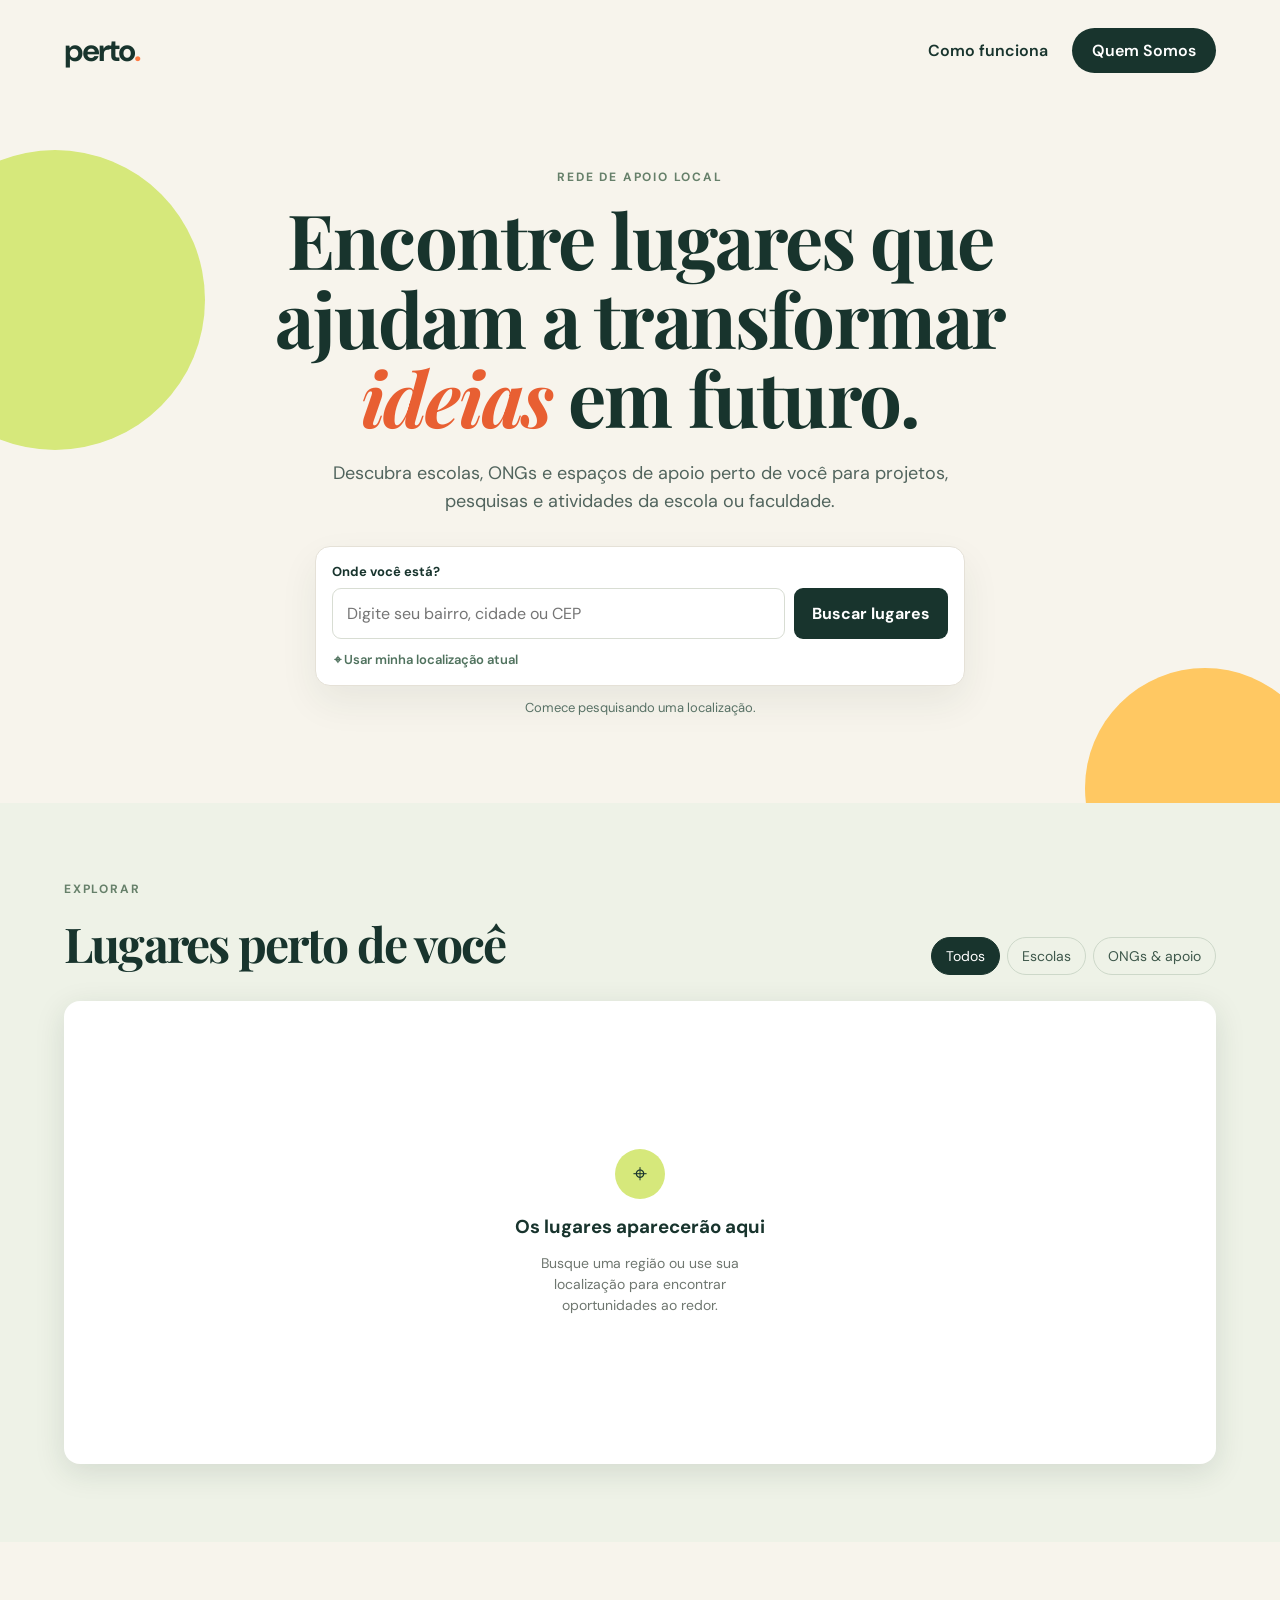
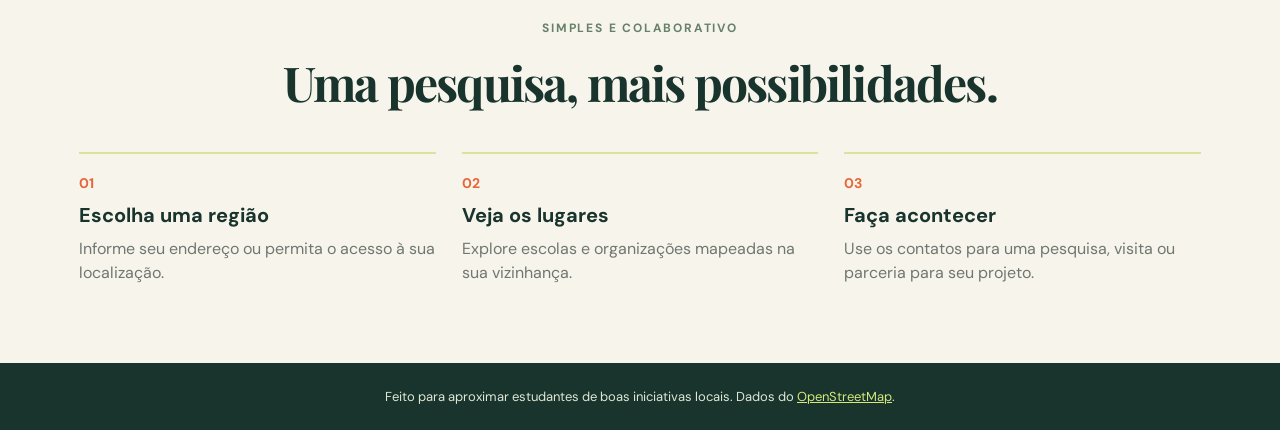
==== index.html @ 4cbfa61a "Add files via upload" ====
<!doctype html>
<html lang="pt-BR">

<head>
  <meta charset="UTF-8" />
  <meta name="viewport" content="width=device-width, initial-scale=1.0" />
  <title>Perto de Você | Escolas e ONGs</title>
  <link rel="preconnect" href="https://fonts.googleapis.com" />
  <link rel="preconnect" href="https://fonts.gstatic.com" crossorigin />
  <link
    href="https://fonts.googleapis.com/css2?family=DM+Sans:wght@400;500;600;700&family=Playfair+Display:wght@700;800&display=swap"
    rel="stylesheet" />
  <link rel="stylesheet" href="style.css" />
</head>

<body>
  <main>
    <section class="hero">
      <nav aria-label="Navegação principal"><a class="brand" href="#">perto<span>.</span></a><div class="nav-links"><a href="#como-funciona">Como funciona</a><a class="about-button" href="quem-somos.html">Quem Somos</a></div></nav>
      <div class="hero-content">
        <p class="eyebrow">REDE DE APOIO LOCAL</p>
        <h1>Encontre lugares que ajudam a transformar <em>ideias</em> em futuro.</h1>
        <p class="intro">Descubra escolas, ONGs e espaços de apoio perto de você para projetos, pesquisas e atividades
          da escola ou faculdade.</p>
        <div class="search-box">
          <label for="address">Onde você está?</label>
          <div class="search-row"><input id="address" type="text"
              placeholder="Digite seu bairro, cidade ou CEP" /><button id="searchButton">Buscar lugares</button></div>
          <button class="location-button" id="locationButton">⌖ Usar minha localização atual</button>
        </div>
        <p id="status" class="status" aria-live="polite">Comece pesquisando uma localização.</p>
      </div>
      <div class="shape shape-one"></div>
      <div class="shape shape-two"></div>
    </section>

    <section class="explore" id="resultados">
      <div class="section-heading">
        <div>
          <p class="eyebrow">EXPLORAR</p>
          <h2>Lugares perto de você</h2>
        </div>
        <div class="filters" role="group" aria-label="Filtrar resultados"><button class="filter active"
            data-filter="all">Todos</button><button class="filter" data-filter="school">Escolas</button><button
            class="filter" data-filter="ngo">ONGs & apoio</button></div>
      </div>
      <div class="results-layout">
        <div class="places-panel">
          <div id="places" class="places">
            <div class="empty-state">
              <div>⌖</div>
              <h3>Os lugares aparecerão aqui</h3>
              <p>Busque uma região ou use sua localização para encontrar oportunidades ao redor.</p>
            </div>
          </div>
        </div>
      </div>
    </section>
    <section class="how" id="como-funciona">
      <p class="eyebrow">SIMPLES E COLABORATIVO</p>
      <h2>Uma pesquisa, mais possibilidades.</h2>
      <div class="steps">
        <article><b>01</b>
          <h3>Escolha uma região</h3>
          <p>Informe seu endereço ou permita o acesso à sua localização.</p>
        </article>
        <article><b>02</b>
          <h3>Veja os lugares</h3>
          <p>Explore escolas e organizações mapeadas na sua vizinhança.</p>
        </article>
        <article><b>03</b>
          <h3>Faça acontecer</h3>
          <p>Use os contatos para uma pesquisa, visita ou parceria para seu projeto.</p>
        </article>
      </div>
    </section>
  </main>
  <footer>Feito para aproximar estudantes de boas iniciativas locais. Dados do <a
      href="https://www.openstreetmap.org/copyright" target="_blank" rel="noreferrer">OpenStreetMap</a>.</footer>
  <script src="app.js"></script>
</body>

</html>
---- style.css ----
:root {
  --ink: #18342d;
  --paper: #f7f4ec;
  --lime: #d6e87b;
  --orange: #ff7b43;
  --muted: #6f7770;
}
* {
  box-sizing: border-box;
}
html {
  scroll-behavior: smooth;
}
body {
  margin: 0;
  background: var(--paper);
  font-family: "DM Sans", sans-serif;
  color: var(--ink);
}
.hero {
  min-height: 650px;
  background: #f7f4ec;
  position: relative;
  overflow: hidden;
  padding: 28px max(5vw, 32px) 70px;
}
nav {
  position: relative;
  z-index: 2;
  display: flex;
  justify-content: space-between;
  align-items: center;
}
nav > a:last-child {
  color: var(--ink);
  font-weight: 600;
  text-decoration: none;
}
.brand {
  font-size: 31px;
  font-weight: 700;
  letter-spacing: -2px;
  text-decoration: none;
  color: var(--ink);
}
.brand span {
  color: var(--orange);
}
.hero-content {
  position: relative;
  z-index: 2;
  max-width: 780px;
  margin: 96px auto 0;
  text-align: center;
}
.eyebrow {
  font-size: 12px;
  letter-spacing: 1.8px;
  font-weight: 700;
  color: #66806a;
  margin: 0 0 14px;
}
h1,
h2 {
  font-family: "Playfair Display", serif;
  letter-spacing: -1.8px;
  margin: 0;
}
h1 {
  font-size: clamp(43px, 6vw, 76px);
  line-height: 1.04;
}
h1 em {
  font-style: italic;
  color: #e85f32;
}
.intro {
  color: #51645d;
  font-size: 18px;
  line-height: 1.55;
  max-width: 630px;
  margin: 24px auto 30px;
}
.search-box {
  background: #fff;
  border: 1px solid #e5e1d7;
  box-shadow: 0 16px 38px #19382c12;
  border-radius: 15px;
  padding: 16px;
  text-align: left;
  max-width: 650px;
  margin: auto;
}
.search-box label {
  font-size: 13px;
  font-weight: 700;
  display: block;
  margin: 0 0 8px;
}
.search-row {
  display: flex;
  gap: 9px;
}
.search-row input {
  min-width: 0;
  flex: 1;
  border: 1px solid #d8ddd3;
  border-radius: 9px;
  padding: 14px;
  font: inherit;
  color: var(--ink);
}
button {
  font: inherit;
  cursor: pointer;
}
.search-row button {
  border: 0;
  border-radius: 9px;
  background: var(--ink);
  color: #fff;
  font-weight: 700;
  padding: 0 18px;
}
.location-button {
  border: 0;
  background: transparent;
  color: #50725e;
  font-size: 13px;
  font-weight: 600;
  margin: 12px 2px 0;
  padding: 0;
}
.status {
  min-height: 21px;
  color: #587165;
  font-size: 13px;
  margin: 13px 0;
}
.shape {
  position: absolute;
  border-radius: 50%;
  z-index: 1;
}
.shape-one {
  width: 300px;
  height: 300px;
  background: var(--lime);
  left: -95px;
  top: 150px;
}
.shape-two {
  width: 240px;
  height: 240px;
  background: #ffc862;
  right: -45px;
  bottom: -105px;
}
.explore,
.how {
  padding: 78px max(5vw, 32px);
}
.explore {
  background: #eef2e7;
}
.section-heading {
  display: flex;
  justify-content: space-between;
  gap: 24px;
  align-items: end;
  max-width: 1250px;
  margin: 0 auto 26px;
}
.section-heading h2,
.how h2 {
  font-size: clamp(32px, 4vw, 48px);
}
.filters {
  display: flex;
  gap: 7px;
  flex-wrap: wrap;
}
.filter {
  border: 1px solid #cdd8c9;
  border-radius: 99px;
  padding: 9px 14px;
  background: transparent;
  color: #3e584b;
  font-size: 14px;
}
.filter.active {
  background: var(--ink);
  border-color: var(--ink);
  color: #fff;
}
.results-layout {
  max-width: 1250px;
  margin: auto;
  background: #fff;
  border-radius: 16px;
  overflow: hidden;
  box-shadow: 0 8px 30px #153a2620;
  display: grid;
  grid-template-columns: 1.25fr 0.75fr;
  height: 520px;
}
#map {
  height: 100%;
  min-height: 380px;
}
.places-panel {
  overflow: auto;
}
.places {
  padding: 12px;
}
.place {
  padding: 16px;
  border-bottom: 1px solid #edf0ea;
  cursor: pointer;
  transition: 0.15s;
  border-left: 4px solid transparent;
  border-radius: 10px;
  margin: 3px 0;
}
.place:hover {
  background: #f4f7ef;
}
.place:last-child {
  border-bottom: 0;
}
.place.selected {
  background: #e8f1c2;
  border-left-color: #e76a3c;
  box-shadow: 0 2px 10px #17362b16;
}
.place.selected h3::after {
  content: "Selecionado";
  display: inline-block;
  margin-left: 8px;
  border-radius: 99px;
  background: #18342d;
  color: #fff;
  font-family: "DM Sans", sans-serif;
  font-size: 10px;
  font-weight: 700;
  letter-spacing: 0.4px;
  padding: 4px 7px;
  vertical-align: middle;
}
.place-type {
  font-size: 11px;
  text-transform: uppercase;
  letter-spacing: 1px;
  font-weight: 700;
  color: #758d3d;
}
.place h3 {
  font-size: 17px;
  margin: 5px 0;
  color: var(--ink);
}
.place p {
  margin: 0;
  color: var(--muted);
  font-size: 13px;
  line-height: 1.45;
}
.empty-state {
  text-align: center;
  max-width: 260px;
  margin: 130px auto;
  color: var(--muted);
}
.empty-state div {
  width: 50px;
  height: 50px;
  border-radius: 50%;
  display: grid;
  place-items: center;
  background: var(--lime);
  color: var(--ink);
  font-size: 25px;
  margin: auto;
}
.empty-state h3 {
  color: var(--ink);
  margin: 15px 0 7px;
}
.empty-state p {
  font-size: 14px;
  line-height: 1.5;
}
.leaflet-popup-content-wrapper {
  border-radius: 12px;
}
.leaflet-popup-content {
  font-family: "DM Sans", sans-serif;
  font-size: 14px;
  line-height: 1.5;
}
.map-place-title {
  font-size: 16px;
  margin-bottom: 3px;
}
.selected-marker {
  filter: drop-shadow(0 0 7px #ff7b43);
}
.how {
  max-width: 1250px;
  margin: auto;
  text-align: center;
}
.steps {
  display: grid;
  grid-template-columns: repeat(3, 1fr);
  text-align: left;
  gap: 26px;
  margin-top: 38px;
}
.steps article {
  border-top: 2px solid #d8e49e;
  padding-top: 18px;
}
.steps b {
  font-size: 14px;
  color: #e76639;
}
.steps h3 {
  font-size: 20px;
  margin: 9px 0;
}
.steps p {
  color: var(--muted);
  line-height: 1.5;
  margin: 0;
}
footer {
  background: var(--ink);
  color: #dfe8d5;
  text-align: center;
  padding: 25px;
  font-size: 13px;
}
footer a {
  color: var(--lime);
}
@media (max-width: 720px) {
  .hero {
    min-height: 650px;
    padding-inline: 22px;
  }
  .hero-content {
    margin-top: 72px;
  }
  .shape-one {
    width: 175px;
    height: 175px;
    left: -90px;
    top: 100px;
  }
  .shape-two {
    width: 170px;
    height: 170px;
  }
  .search-row {
    flex-direction: column;
  }
  .search-row button {
    height: 48px;
  }
  .results-layout {
    grid-template-columns: 1fr;
    height: auto;
  }
  .places-panel {
    height: 360px;
  }
  .section-heading {
    align-items: start;
    flex-direction: column;
  }
  .explore,
  .how {
    padding: 55px 22px;
  }
  .steps {
    grid-template-columns: 1fr;
    gap: 28px;
  }
  nav > a:last-child {
    font-size: 14px;
  }
}
.results-layout {
  display: block;
  height: auto;
}
.places-panel {
  max-height: 680px;
}
.places {
  padding: 18px;
}
.place-card {
  display: flex;
  gap: 18px;
  align-items: stretch;
  padding: 12px;
  margin: 0 0 10px;
  border: 1px solid #e6ebe0;
  border-left: 4px solid transparent;
}
.place-card:hover {
  transform: translateY(-1px);
  box-shadow: 0 5px 16px #17362b12;
}
.map-preview {
  display: block;
  width: 210px;
  min-height: 145px;
  object-fit: cover;
  border-radius: 7px;
  background: #e4ebe1;
}
.place-info {
  padding: 6px 5px;
  flex: 1;
}
.place-topline {
  display: flex;
  align-items: center;
  justify-content: space-between;
  gap: 12px;
}
.distance {
  font-size: 13px;
  color: #496957;
  white-space: nowrap;
}
.place-info a {
  display: inline-block;
  margin-top: 11px;
  font-size: 13px;
  font-weight: 700;
  color: #285b47;
  text-decoration: none;
}
.place-info a:hover {
  text-decoration: underline;
}
.place-card.selected {
  border-color: #cadc8d;
  border-left-color: #e76a3c;
}
.place-card:focus {
  outline: 3px solid #d6e87b;
  outline-offset: 2px;
}
@media (max-width: 600px) {
  .place-card {
    gap: 12px;
  }
  .map-preview {
    width: 125px;
    min-height: 125px;
  }
  .place h3 {
    font-size: 15px;
  }
  .place-topline {
    align-items: flex-start;
    flex-direction: column;
    gap: 3px;
  }
  .distance {
    font-size: 12px;
  }
}
.pagination {
  display: flex;
  justify-content: space-between;
  align-items: center;
  gap: 10px;
  margin: 22px 0 3px;
  padding-top: 16px;
  border-top: 1px solid #e5ebe1;
}
.page-numbers {
  display: flex;
  gap: 5px;
  flex-wrap: wrap;
  justify-content: center;
}
.page-button {
  border: 1px solid #cdd8c9;
  border-radius: 7px;
  background: #fff;
  color: #315345;
  padding: 8px 11px;
  font-size: 13px;
  font-weight: 600;
}
.page-button:hover:not(:disabled) {
  background: #eef2e7;
}
.page-button.active {
  background: #18342d;
  border-color: #18342d;
  color: #fff;
}
.page-button:disabled {
  cursor: not-allowed;
  opacity: 0.45;
}
@media (max-width: 600px) {
  .pagination {
    gap: 5px;
  }
  .pagination > .page-button {
    font-size: 0;
    padding: 9px;
  }
  .pagination > .page-button:first-child::after {
    content: "←";
    font-size: 16px;
  }
  .pagination > .page-button:last-child::after {
    content: "→";
    font-size: 16px;
  }
}
.page-more {
  border-color: transparent;
  background: transparent;
  color: #285b47;
  padding-right: 2px;
}
.page-more span {
  font-size: 20px;
  line-height: 10px;
  vertical-align: -1px;
}
.page-previous {
  white-space: nowrap;
}
@media (max-width: 700px) {
  .page-previous {
    font-size: 0;
    padding: 9px;
  }
  .page-previous::after {
    content: "←";
    font-size: 16px;
  }
  .page-numbers {
    gap: 3px;
  }
  .page-button {
    padding: 7px 9px;
  }
}
@media (max-width: 600px) {
  .pagination > .page-more {
    font-size: 13px;
    padding: 8px 2px;
  }
  .pagination > .page-more::after {
    content: none;
  }
}
.map-preview-wrap {
  position: relative;
  flex: 0 0 210px;
  min-height: 145px;
  overflow: hidden;
  border-radius: 7px;
  background: #e4ebe1;
}
.map-preview-wrap .map-preview {
  width: 100%;
  height: 100%;
  min-height: 145px;
}
.map-pin {
  position: absolute;
  left: 50%;
  top: 50%;
  transform: translate(-50%, -100%);
  color: #e95e38;
  font-size: 28px;
  line-height: 20px;
  text-shadow: 0 1px 3px #fff;
}
@media (max-width: 600px) {
  .map-preview-wrap {
    flex-basis: 125px;
    min-height: 125px;
  }
  .map-preview-wrap .map-preview {
    min-height: 125px;
  }
}
.place-info .exact-location {
  margin-left: 16px;
  color: #517569;
  font-weight: 600;
}

.loading-state div {
  animation: pulse 1.1s ease-in-out infinite;
}

.nav-links { display: flex; align-items: center; gap: 24px; }
.nav-links a { color: var(--ink); text-decoration: none; font-weight: 600; }
a.about-button { display: inline-block; padding: 12px 20px; border-radius: 99px; background: var(--ink); color: #fff; text-decoration: none; font-weight: 600; }
a.about-button:hover { background: #30594a; }
.nav-links a:focus-visible, .about-welcome a:focus-visible { outline: 3px solid var(--orange); outline-offset: 4px; }
.about-header { padding: 28px max(5vw, 32px); }
.about-page { padding: 58px max(5vw, 24px) 80px; }
.about-heading { max-width: 850px; margin: 0 auto 44px; text-align: center; }
.about-tagline { max-width: 620px; margin: 22px auto 0; color: #51645d; font-size: clamp(20px, 3vw, 27px); line-height: 1.5; }
.about-content { max-width: 850px; margin: auto; font-size: 17px; line-height: 1.8; color: #51645d; }
.about-content p { margin: 0 0 20px; }
.about-content h2 { font-size: clamp(28px, 4vw, 36px); color: var(--ink); line-height: 1.2; margin-bottom: 20px; letter-spacing: -1px; }
.about-principles { display: grid; grid-template-columns: 1fr 1fr; gap: 24px; margin: 36px 0; }
.about-principles section { padding: 28px; background: #eef2e7; border-radius: 16px; border-top: 4px solid var(--lime); }
.about-principles p { margin-bottom: 0; }
.about-values { padding: 30px; border: 1px solid #d8ddd3; border-radius: 16px; }
.about-values ul { margin: 0; padding-left: 22px; }
.about-values li { padding-left: 6px; margin: 12px 0; }
.about-values li::marker { color: #e85f32; }
.about-values strong { color: var(--ink); }
.about-origin { margin-top: 44px; }
.about-welcome { margin-top: 36px; padding: 30px; border-radius: 16px; background: var(--lime); color: var(--ink); }
@media (max-width: 600px) {
  .nav-links { gap: 12px; font-size: 13px; }
  a.about-button { padding: 10px 14px; }
  .about-header { padding: 24px 22px; }
  .about-page { padding-top: 35px; }
  .about-principles { grid-template-columns: 1fr; }
  .about-principles section, .about-values, .about-welcome { padding: 22px; }
}

@keyframes pulse {
  50% { transform: scale(1.12); opacity: .65; }
}
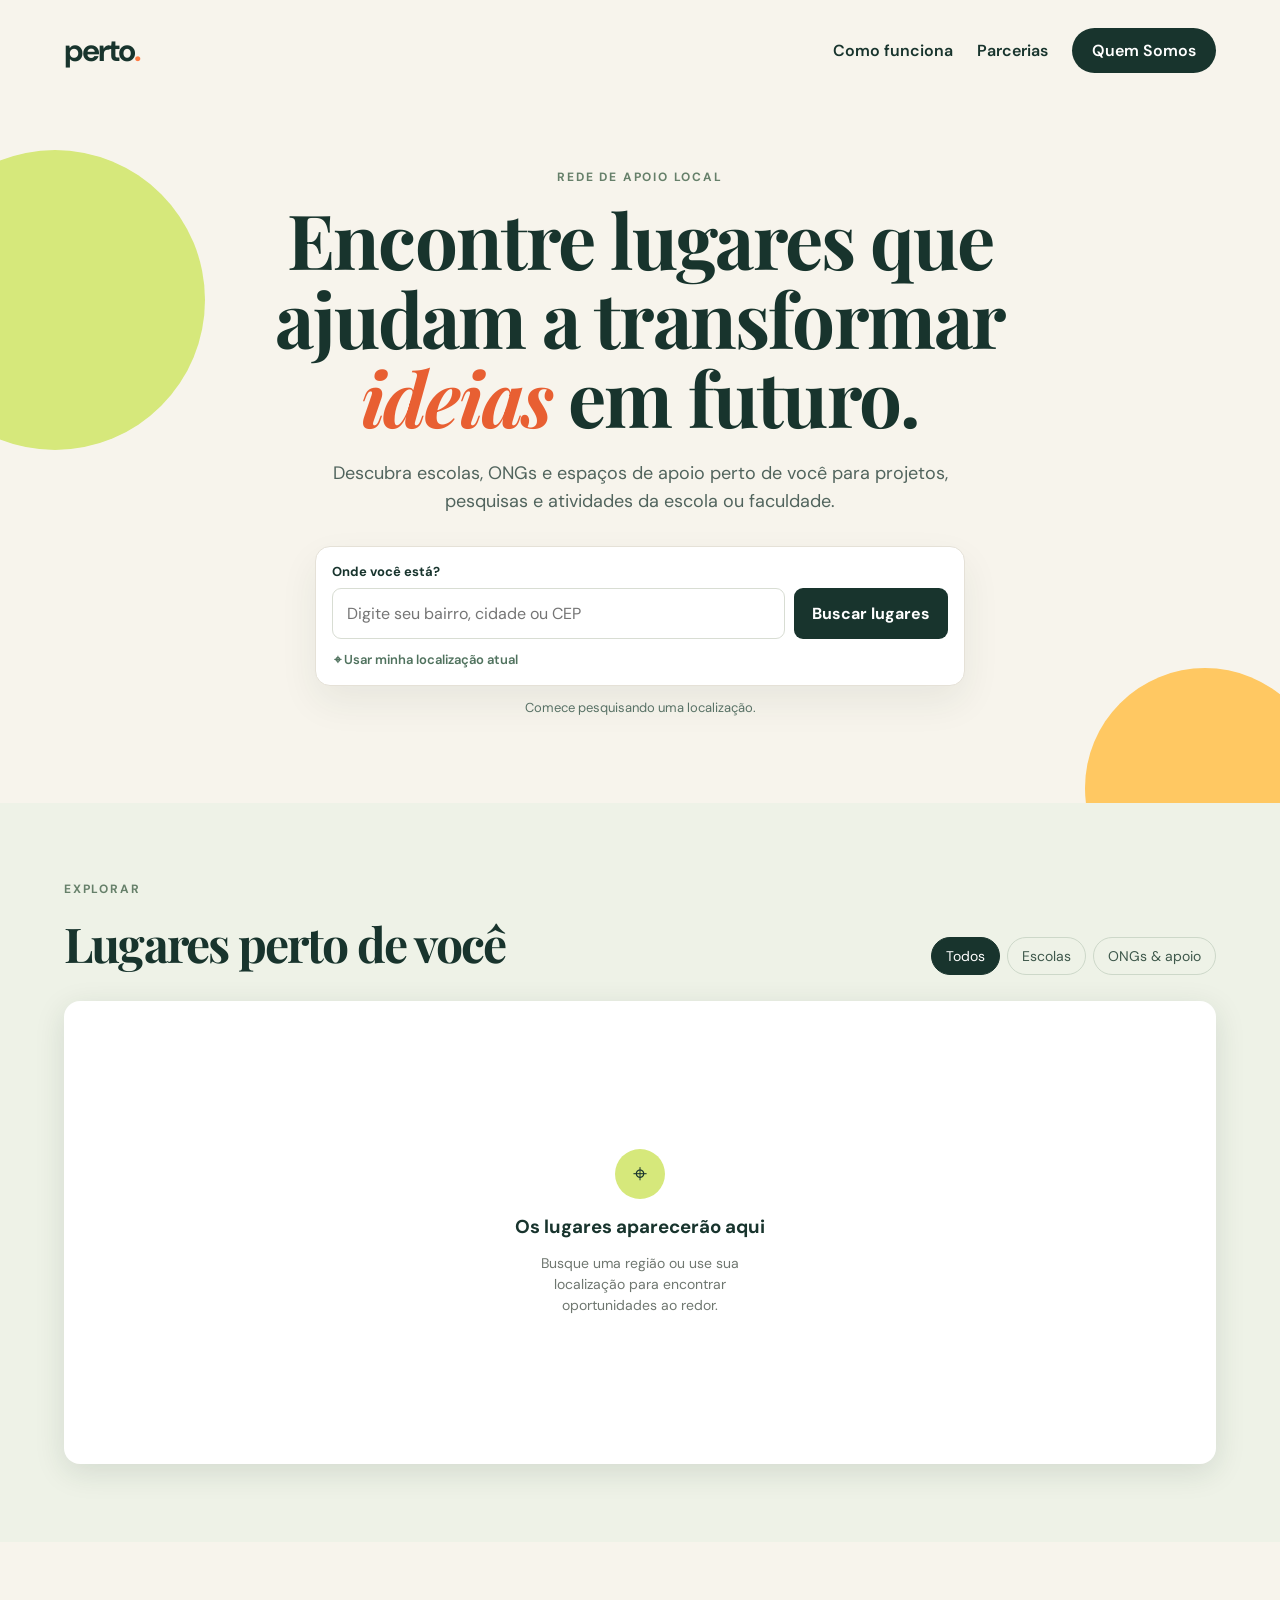
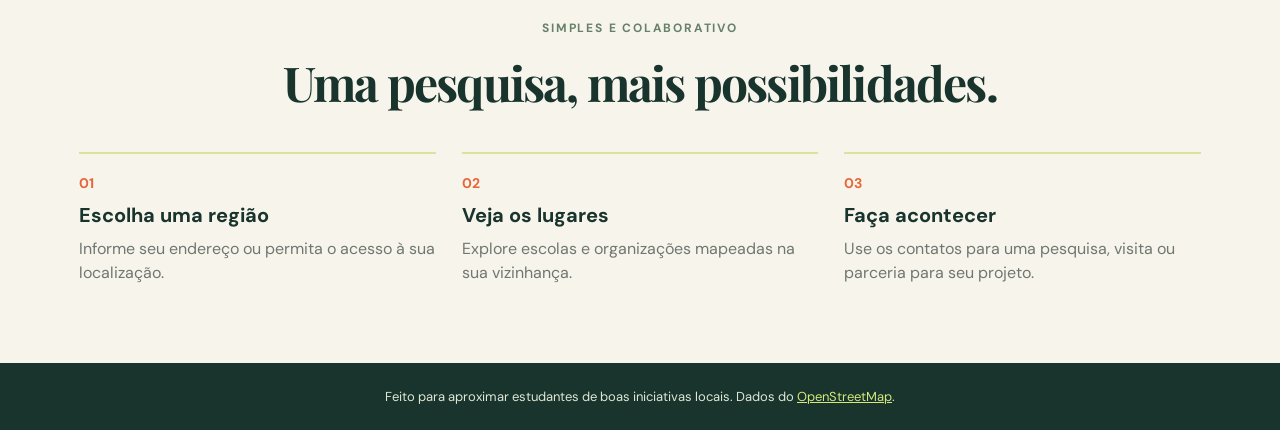
==== commit 8a2dda7c: "Add files via upload" ====
--- a/index.html
+++ b/index.html
@@ -16,7 +16,7 @@
 <body>
   <main>
     <section class="hero">
-      <nav aria-label="Navegação principal"><a class="brand" href="#">perto<span>.</span></a><div class="nav-links"><a href="#como-funciona">Como funciona</a><a class="about-button" href="quem-somos.html">Quem Somos</a></div></nav>
+      <nav aria-label="Navegação principal"><a class="brand" href="#">perto<span>.</span></a><div class="nav-links"><a href="#como-funciona">Como funciona</a><a href="parcerias.html">Parcerias</a><a class="about-button" href="quem-somos.html">Quem Somos</a></div></nav>
       <div class="hero-content">
         <p class="eyebrow">REDE DE APOIO LOCAL</p>
         <h1>Encontre lugares que ajudam a transformar <em>ideias</em> em futuro.</h1>
--- a/style.css
+++ b/style.css
@@ -609,6 +609,33 @@
 
 .loading-state div {
   animation: pulse 1.1s ease-in-out infinite;
+}
+
+.partners-page { max-width: 1150px; margin: auto; padding: 58px 24px 80px; }
+.partner-profile { background: #fff; border: 1px solid #e5e1d7; border-radius: 22px; overflow: hidden; margin-bottom: 30px; }
+.partner-introduction { padding: clamp(24px, 5vw, 54px); }
+.partner-profile h2 { font-size: clamp(28px, 4vw, 42px); line-height: 1.2; letter-spacing: -1px; }
+.partner-introduction p:not(.eyebrow) { font-size: 17px; line-height: 1.8; color: #51645d; max-width: 850px; }
+.partner-tags { display: flex; flex-wrap: wrap; gap: 8px; margin: 24px 0; }
+.partner-tags span { background: #eef2e7; color: #3e584b; border-radius: 99px; padding: 7px 13px; font-size: 13px; }
+.partner-address { margin: 24px 0; padding: 20px; border-left: 4px solid var(--orange); border-radius: 8px; background: #f7f4ec; color: #51645d; font-style: normal; line-height: 1.8; }
+.partner-address strong { color: var(--ink); }
+.partner-address a { display: inline-block; margin-top: 8px; color: #285b47; font-weight: 600; text-underline-offset: 3px; }
+.partner-records { padding: clamp(24px, 5vw, 54px); background: #eef2e7; }
+.partner-gallery { display: grid; grid-template-columns: repeat(2, minmax(0, 1fr)); gap: 22px; margin-top: 26px; }
+.partner-gallery figure { margin: 0; min-width: 0; }
+.partner-gallery button { display: block; width: 100%; padding: 0; background: transparent; border: 0; border-radius: 12px; overflow: hidden; }
+.partner-gallery img, .partner-gallery video { display: block; width: 100%; aspect-ratio: 4 / 3; object-fit: contain; background: #18342d; border-radius: 12px; }
+.partner-gallery figcaption { font-size: 14px; line-height: 1.6; color: #51645d; padding-top: 12px; }
+.partner-gallery button:focus-visible { outline: 3px solid var(--orange); outline-offset: 4px; }
+.photo-viewer { width: min(1100px, 94vw); max-height: 94vh; border: 0; border-radius: 14px; background: var(--paper); padding: 18px; color: var(--ink); }
+.photo-viewer::backdrop { background: #10261fe6; }
+.photo-viewer img { display: block; max-height: 75vh; width: 100%; object-fit: contain; }
+.photo-viewer button { display: block; margin: 0 0 12px auto; padding: 8px 14px; border: 0; border-radius: 99px; background: var(--ink); color: #fff; }
+@media(max-width: 650px) {
+  nav .nav-links { justify-content: flex-end; flex-wrap: wrap; gap: 10px 14px; }
+  .partner-gallery { grid-template-columns: 1fr; }
+  .partners-page { padding-top: 30px; }
 }
 
 .nav-links { display: flex; align-items: center; gap: 24px; }
